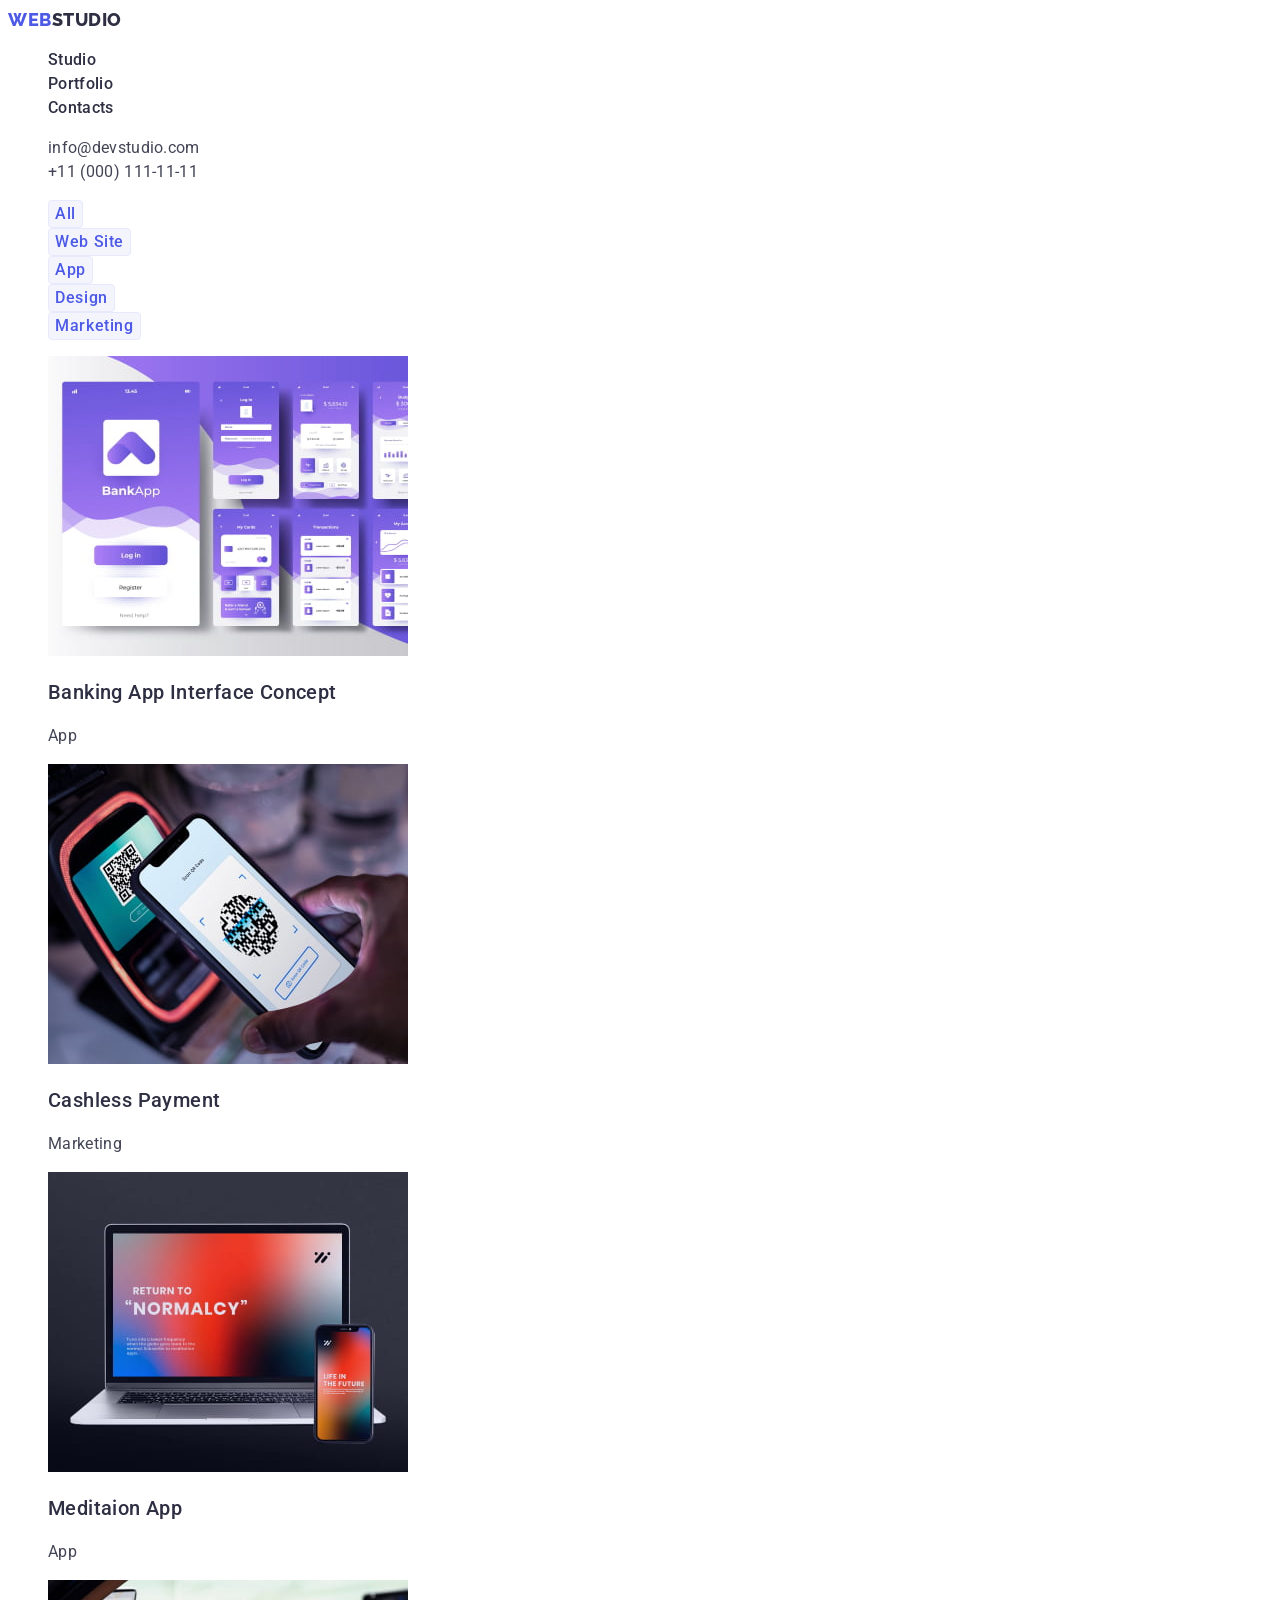
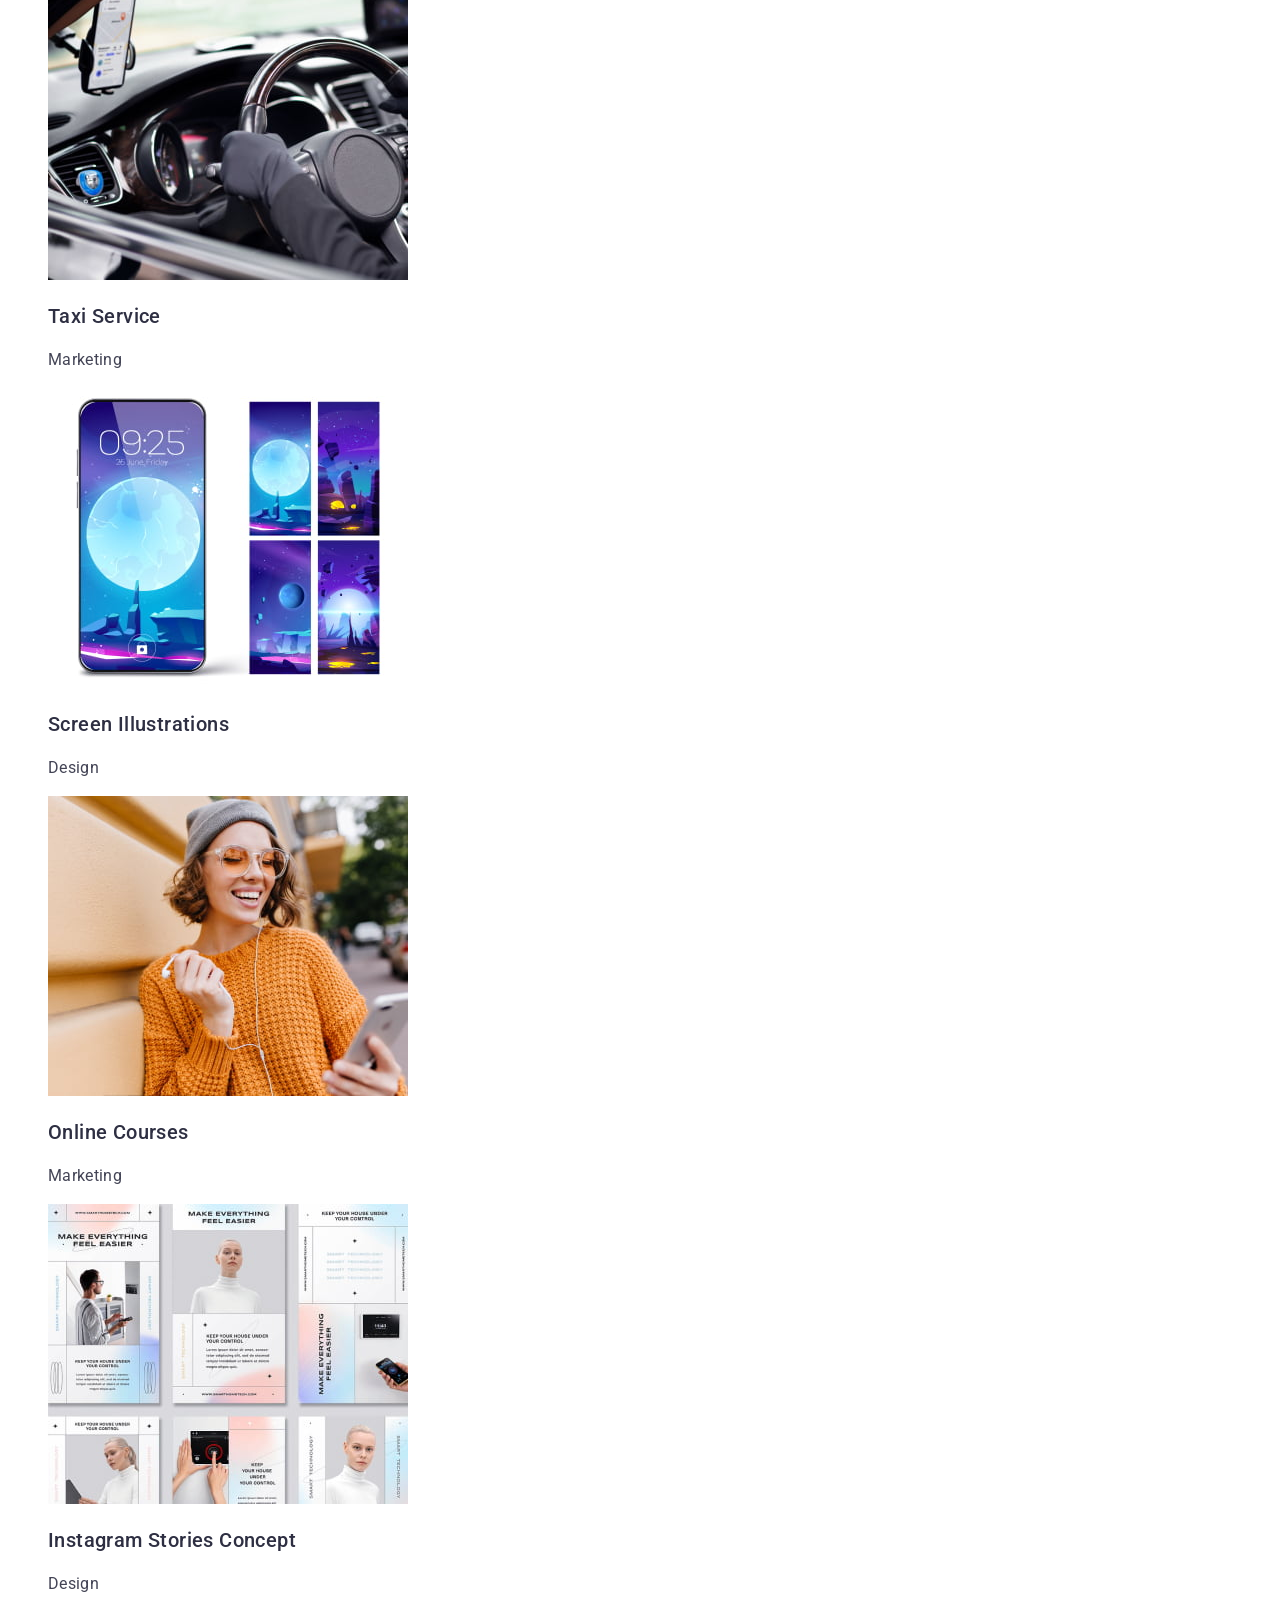
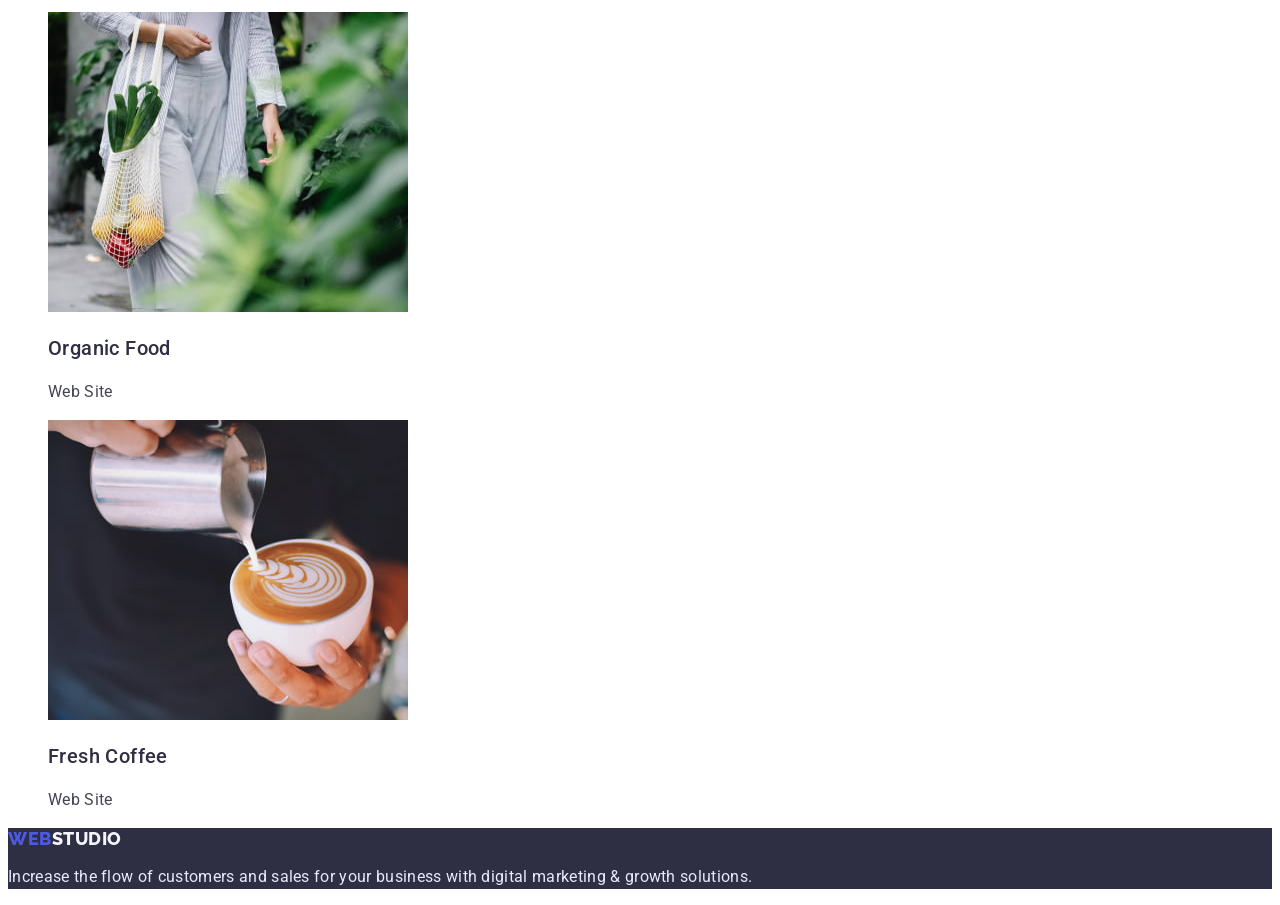
==== portfolio.html @ 5915503a "0.1" ====
<!DOCTYPE html>
<html lang="en">
  <head>
    <meta charset="UTF-8" />
    <meta http-equiv="X-UA-Compatible" content="IE=edge" />
    <meta name="viewport" content="width=device-width, initial-scale=1.0" />
    <title>goit-markup-hw-02</title>
    <link rel="preconnect" href="https://fonts.googleapis.com" />
    <link rel="preconnect" href="https://fonts.gstatic.com" crossorigin />
    <link
      href="https://fonts.googleapis.com/css2?family=Raleway:wght@800&family=Roboto:wght@400;500;700;900&display=swap"
      rel="stylesheet"
    />
    <link rel="stylesheet" href="./css/styles.css" />
  </head>
  <body>
    <!-- header -->
    <header>
      <nav>
        <a href="./index.html" class="logo-header"
          ><span class="logo-web">Web</span>Studio</a
        >
        <ul class="list-elements">
          <li>
            <a href="./index.html" class="navigation-link-styles">Studio</a>
          </li>
          <li>
            <a href="./portfolio.html" class="navigation-link-styles"
              >Portfolio</a
            >
          </li>
          <li><a href="" class="navigation-link-styles">Contacts</a></li>
        </ul>
      </nav>
      <address>
        <ul class="list-elements">
          <li>
            <a href="mailto:info@devstudio.com" class="address-styles"
              >info@devstudio.com</a
            >
          </li>
          <li>
            <a href="tel:+110001111111" class="address-styles"
              >+11 (000) 111-11-11</a
            >
          </li>
        </ul>
      </address>
    </header>
    <!-- main -->
    <main>
      <!-- section one -->
      <section>
        <h1 class="title-portfolio visually-hidden">All projects</h1>
        <ul class="list-elements">
          <li><button type="button" class="btn-portfolio">All</button></li>
          <li>
            <button type="button" class="btn-portfolio">Web Site</button>
          </li>
          <li><button type="button" class="btn-portfolio">App</button></li>
          <li>
            <button type="button" class="btn-portfolio">Design</button>
          </li>
          <li>
            <button type="button" class="btn-portfolio">Marketing</button>
          </li>
        </ul>
        <ul class="list-elements">
          <li>
            <a href="" class="portfolio-links-cards"
              ><img
                src="./images/portfolio/project-card-one-opt.jpg"
                alt="Banking App Interface Concept"
                width="360"
                height="300"
              />
              <h3 class="title-projects">Banking App Interface Concept</h3>
              <p class="category-name-projects">App</p></a
            >
          </li>
          <li>
            <a href="" class="portfolio-links-cards"
              ><img
                src="./images/portfolio/project-card-two-opt.jpg"
                alt="Cashless Payment"
                width="360"
                height="300"
              />
              <h3 class="title-projects">Cashless Payment</h3>
              <p class="category-name-projects">Marketing</p></a
            >
          </li>
          <li>
            <a href="" class="portfolio-links-cards"
              ><img
                src="./images/portfolio/project-card-three-opt.jpg"
                alt="Meditaion App"
                width="360"
                height="300"
              />
              <h3 class="title-projects">Meditaion App</h3>
              <p class="category-name-projects">App</p></a
            >
          </li>
          <li>
            <a href="" class="portfolio-links-cards"
              ><img
                src="./images/portfolio/project-card-four-opt.jpg"
                alt="Taxi Service"
                width="360"
                height="300"
              />
              <h3 class="title-projects">Taxi Service</h3>
              <p class="category-name-projects">Marketing</p></a
            >
          </li>
          <li>
            <a href="" class="portfolio-links-cards"
              ><img
                src="./images/portfolio/project-card-five-opt.jpg"
                alt="Screen Illustrations"
                width="360"
                height="300"
              />
              <h3 class="title-projects">Screen Illustrations</h3>
              <p class="category-name-projects">Design</p></a
            >
          </li>
          <li>
            <a href="" class="portfolio-links-cards"
              ><img
                src="./images/portfolio/project-card-six-opt.jpg"
                alt="Online Courses"
                width="360"
                height="300"
              />
              <h3 class="title-projects">Online Courses</h3>
              <p class="category-name-projects">Marketing</p></a
            >
          </li>
          <li>
            <a href="" class="portfolio-links-cards"
              ><img
                src="./images/portfolio/project-card-seven-opt.jpg"
                alt="Instagram Stories Concept"
                width="360"
                height="300"
              />
              <h3 class="title-projects">Instagram Stories Concept</h3>
              <p class="category-name-projects">Design</p></a
            >
          </li>
          <li>
            <a href="" class="portfolio-links-cards"
              ><img
                src="./images/portfolio/project-card-eight-opt.jpg"
                alt="Organic Food"
                width="360"
                height="300"
              />
              <h3 class="title-projects">Organic Food</h3>
              <p class="category-name-projects">Web Site</p></a
            >
          </li>
          <li>
            <a href="" class="portfolio-links-cards"
              ><img
                src="./images/portfolio/project-card-nine-opt.jpg"
                alt="Fresh Coffee"
                width="360"
                height="300"
              />
              <h3 class="title-projects">Fresh Coffee</h3>
              <p class="category-name-projects">Web Site</p></a
            >
          </li>
        </ul>
      </section>
    </main>
    <!-- footer -->
    <footer class="background-clr-footer">
      <a href="./index.html" class="logo-footer"
        ><span class="logo-web">Web</span>Studio</a
      >
      <p class="footer-text">
        Increase the flow of customers and sales for your business with digital
        marketing & growth solutions.
      </p>
    </footer>
  </body>
</html>
---- css/styles.css ----
:root {
  --brand-background-color: #fff;
  --secondary-background-color: #2e2f42;
  --dark-logo-color: #2e2f42;
  --light-logo-color: #f4f4fd;
  --side-logo-color: #4d5ae5;
  --dark-bold-text-color: #2e2f42;
  --main-color-text: #434455;
  --hover-shift: #404bbf;
  --focus-shift: #404bbf;
  --light-text-color: #fff;
  --background-buttons-color: #4d5ae5;
  --background-color-team-cards: #fff;
  --footer-text-color: #e7e9fc;
  /* Portfolio */
  --background-btn-clr-portfolio: #f4f4fd;
  --clr-btn-portfolio: #4d5ae5;
}
/* body styles */
body {
  font-family: "Roboto", sans-serif;
  font-size: 16px;
  background-color: var(--brand-background-color);
  color: var(--main-color-text);
}
/* visually-hidden */
.visually-hidden {
  position: absolute;
  white-space: nowrap;
  width: 1px;
  height: 1px;
  overflow: hidden;
  border: 0;
  padding: 0;
  clip: rect(0 0 0 0);
  clip-path: inset(50%);
  margin: -1px;
}
/* header */

/* logo */
.logo-header {
  font-family: "Raleway", sans-serif;
  font-weight: 800;
  font-size: 18px;
  line-height: 1.33;
  color: var(--dark-logo-color);
  text-decoration: none;
  text-transform: uppercase;
  letter-spacing: 0.03em;
}
.logo-web {
  color: var(--side-logo-color);
}
.logo-footer {
  font-family: "Raleway", sans-serif;
  font-weight: 800;
  font-size: 18px;
  line-height: 1.17;
  color: var(--light-logo-color);
  text-decoration: none;
  text-transform: uppercase;
  letter-spacing: 0.03em;
}
/* list-elements */
.list-elements {
  list-style-type: none;
}
/* navigation-links */
.navigation-link-styles {
  color: var(--dark-bold-text-color);
  text-decoration: none;
  font-weight: 500;
  line-height: 1.5;
  letter-spacing: 0.02em;
}
.navigation-link-styles:hover {
  color: var(--hover-shift);
}
.navigation-link-styles:focus {
  color: var(--focus-shift);
}
/* header-address */
.address-styles {
  color: var(--main-color-text);
  font-style: normal;
  text-decoration: none;
  line-height: 1.5;
  letter-spacing: 0.02em;
}
.address-styles:hover {
  color: var(--hover-shift);
}
.address-styles:focus {
  color: var(--focus-shift);
}
/* section one */
.background-clr-sec-one {
  background-color: var(--secondary-background-color);
}
.hero-title {
  font-size: 56px;
  line-height: 1.07;
  font-weight: 700;
  color: var(--light-text-color);
  letter-spacing: 0.02em;
}
.buttons {
  background-color: var(--background-buttons-color);
  border-radius: 4px;
  color: var(--light-text-color);
  font-family: "Roboto", sans-serif;
  font-style: normal;
  font-size: 16px;
  line-height: 1.5;
  font-weight: 500;
  cursor: pointer;
  letter-spacing: 0.04em;
}
.buttons:hover {
  background-color: var(--hover-shift);
}
.buttons:focus {
  background-color: var(--focus-shift);
}
/* section two */
.title-section-two {
  font-weight: 700;
  color: var(--dark-bold-text-color);
  font-size: 36px;
  line-height: 1.11;
  text-transform: capitalize;
}
.heading-advantages {
  font-weight: 500;
  font-size: 20px;
  line-height: 1.2;
  color: var(--dark-bold-text-color);
  letter-spacing: 0.02em;
}
.description-advantages {
  letter-spacing: 0.02em;
  line-height: 1.5;
}
/* section three */
.title-section-three {
  font-weight: 700;
  color: var(--dark-bold-text-color);
  font-size: 36px;
  line-height: 1.11;
  letter-spacing: 0.02em;
  text-transform: capitalize;
}
/* section four */
.background-clr-sec-four {
  background-color: #f4f4fd;
}
.title-section-four {
  font-weight: 700;
  color: var(--dark-bold-text-color);
  font-size: 36px;
  line-height: 1.11;
  letter-spacing: 0.02em;
  text-transform: capitalize;
}
.team-names {
  font-weight: 500;
  font-size: 20px;
  line-height: 1.2;
  color: var(--dark-bold-text-color);
  letter-spacing: 0.02em;
}
.team-position {
  line-height: 1.5;
  letter-spacing: 0.02em;
}
.team-cards-color {
  background-color: var(--background-color-team-cards);
}
/* footer */
.background-clr-footer {
  background-color: var(--secondary-background-color);
}
.footer-text {
  color: var(--footer-text-color);
  letter-spacing: 0.02em;
  line-height: 1.5;
}

/* portfolio page */
.title-portfolio {
  font-weight: 700;
  color: var(--dark-bold-text-color);
  font-size: 36px;
  line-height: 1.11;
  letter-spacing: 0.02em;
}
.title-projects {
  font-weight: 500;
  font-size: 20px;
  line-height: 1.2;
  color: var(--dark-bold-text-color);
  letter-spacing: 0.02em;
}
.category-name-projects {
  letter-spacing: 0.02em;
  line-height: 1.5;
  color: var(--main-color-text);
}
.portfolio-links-cards {
  text-decoration: none;
}
.btn-portfolio {
  background-color: var(--background-btn-clr-portfolio);
  border-radius: 4px;
  border: 1px solid #e7e9fc;
  color: var(--clr-btn-portfolio);
  font-family: "Roboto", sans-serif;
  font-style: normal;
  font-size: 16px;
  line-height: 1.5;
  font-weight: 500;
  cursor: pointer;
  letter-spacing: 0.04em;
}
.btn-portfolio:hover {
  background-color: #404bbf;
  color: #fff;
}
.btn-portfolio:focus {
  background-color: #404bbf;
  color: #fff;
}
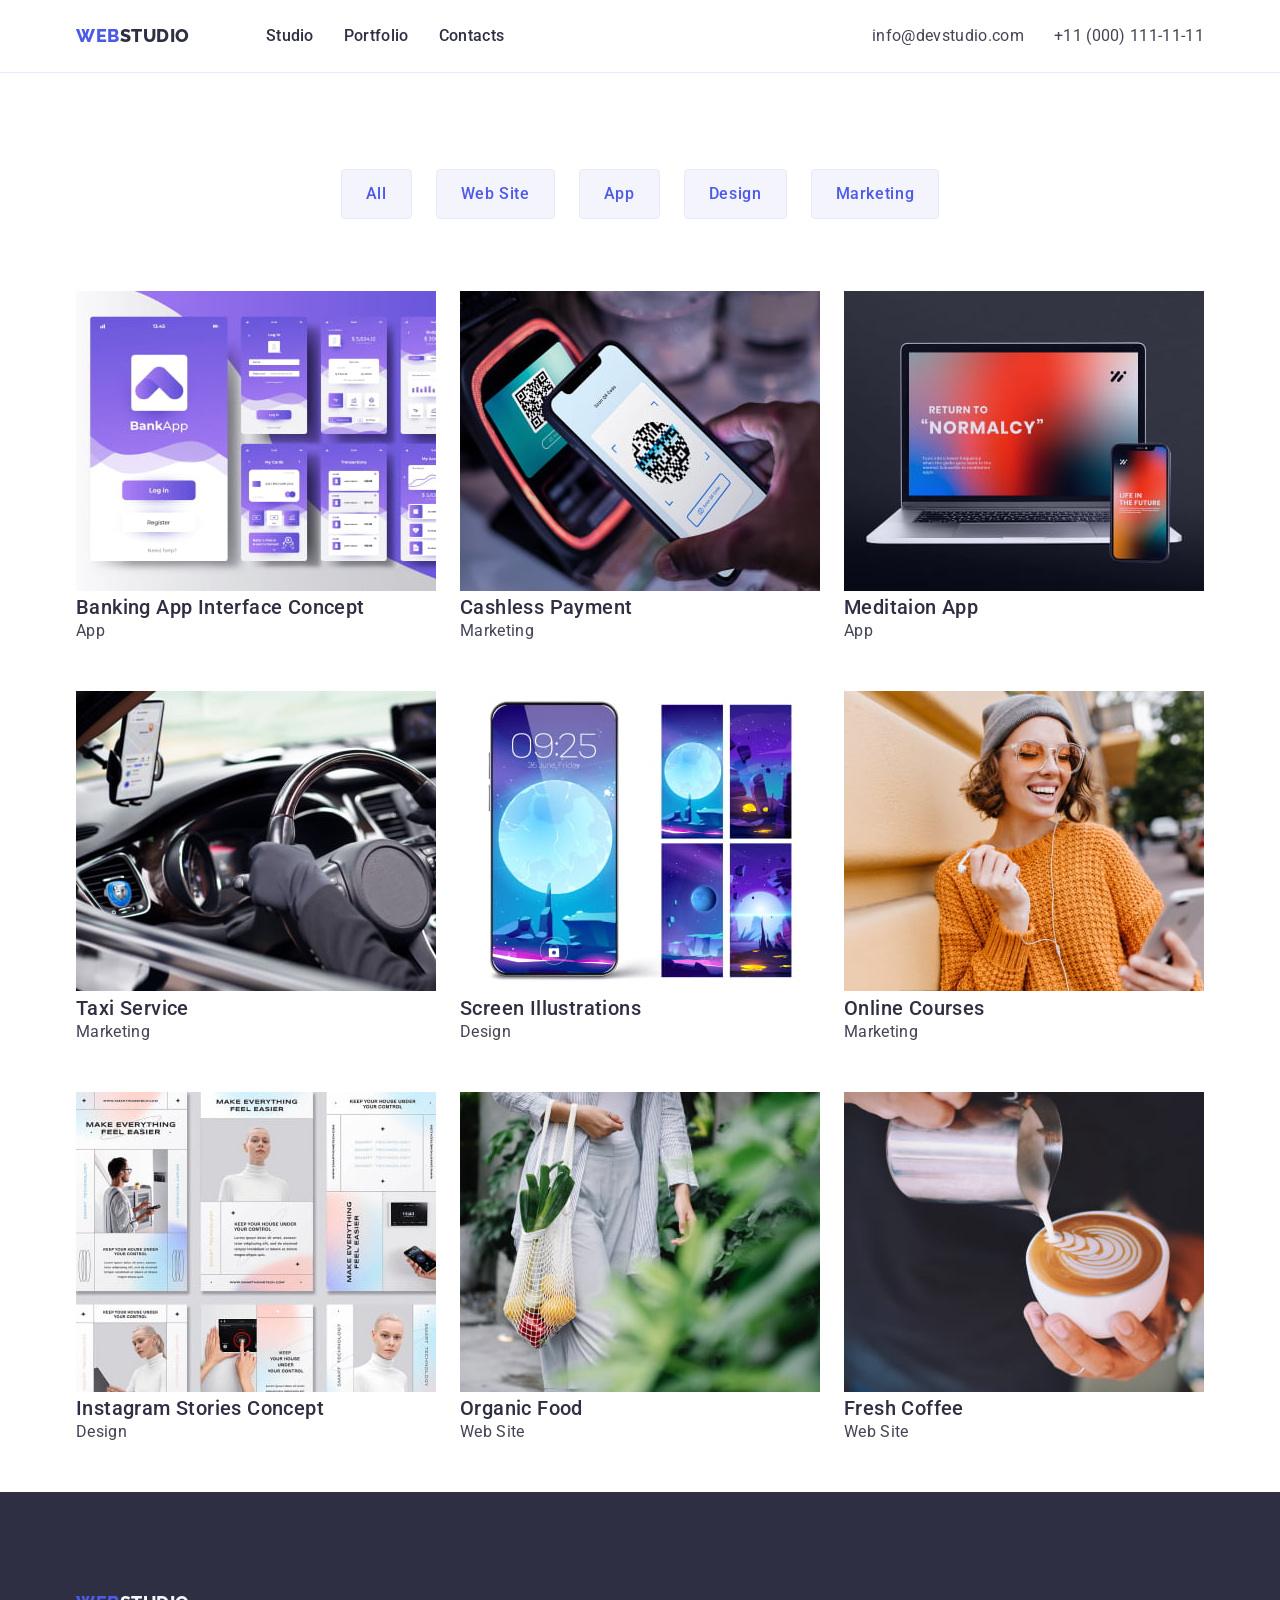
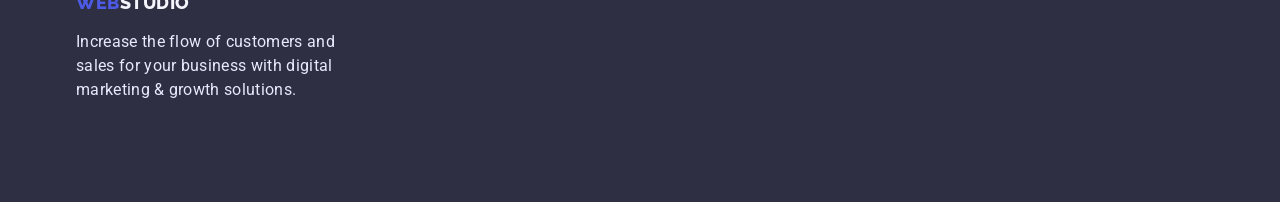
==== commit 8b490228: "1.0" ====
--- a/portfolio.html
+++ b/portfolio.html
@@ -11,181 +11,205 @@
       href="https://fonts.googleapis.com/css2?family=Raleway:wght@800&family=Roboto:wght@400;500;700;900&display=swap"
       rel="stylesheet"
     />
+    <link
+      rel="stylesheet"
+      href="https://cdnjs.cloudflare.com/ajax/libs/modern-normalize/1.0.0/modern-normalize.min.css"
+    />
     <link rel="stylesheet" href="./css/styles.css" />
   </head>
   <body>
     <!-- header -->
-    <header>
-      <nav>
-        <a href="./index.html" class="logo-header"
-          ><span class="logo-web">Web</span>Studio</a
-        >
-        <ul class="list-elements">
-          <li>
-            <a href="./index.html" class="navigation-link-styles">Studio</a>
-          </li>
-          <li>
-            <a href="./portfolio.html" class="navigation-link-styles"
-              >Portfolio</a
+    <header class="header">
+      <div class="container">
+        <div class="header-container">
+          <nav class="header-cont-nav">
+            <a href="./index.html" class="logo-header"
+              ><span class="logo-web">Web</span>Studio</a
             >
-          </li>
-          <li><a href="" class="navigation-link-styles">Contacts</a></li>
-        </ul>
-      </nav>
-      <address>
-        <ul class="list-elements">
-          <li>
-            <a href="mailto:info@devstudio.com" class="address-styles"
-              >info@devstudio.com</a
-            >
-          </li>
-          <li>
-            <a href="tel:+110001111111" class="address-styles"
-              >+11 (000) 111-11-11</a
-            >
-          </li>
-        </ul>
-      </address>
+            <ul class="list-elements header-list-menu">
+              <li>
+                <a
+                  href="./index.html"
+                  class="navigation-link-styles header-nav-link"
+                  >Studio</a
+                >
+              </li>
+              <li>
+                <a
+                  href="./portfolio.html"
+                  class="navigation-link-styles header-nav-link"
+                  >Portfolio</a
+                >
+              </li>
+              <li>
+                <a href="" class="navigation-link-styles header-nav-link"
+                  >Contacts</a
+                >
+              </li>
+            </ul>
+          </nav>
+          <address>
+            <ul class="list-elements header-list-menu">
+              <li>
+                <a href="mailto:info@devstudio.com" class="address-styles"
+                  >info@devstudio.com</a
+                >
+              </li>
+              <li>
+                <a href="tel:+110001111111" class="address-styles"
+                  >+11 (000) 111-11-11</a
+                >
+              </li>
+            </ul>
+          </address>
+        </div>
+      </div>
     </header>
     <!-- main -->
     <main>
       <!-- section one -->
       <section>
-        <h1 class="title-portfolio visually-hidden">All projects</h1>
-        <ul class="list-elements">
-          <li><button type="button" class="btn-portfolio">All</button></li>
-          <li>
-            <button type="button" class="btn-portfolio">Web Site</button>
-          </li>
-          <li><button type="button" class="btn-portfolio">App</button></li>
-          <li>
-            <button type="button" class="btn-portfolio">Design</button>
-          </li>
-          <li>
-            <button type="button" class="btn-portfolio">Marketing</button>
-          </li>
-        </ul>
-        <ul class="list-elements">
-          <li>
-            <a href="" class="portfolio-links-cards"
-              ><img
-                src="./images/portfolio/project-card-one-opt.jpg"
-                alt="Banking App Interface Concept"
-                width="360"
-                height="300"
-              />
-              <h3 class="title-projects">Banking App Interface Concept</h3>
-              <p class="category-name-projects">App</p></a
-            >
-          </li>
-          <li>
-            <a href="" class="portfolio-links-cards"
-              ><img
-                src="./images/portfolio/project-card-two-opt.jpg"
-                alt="Cashless Payment"
-                width="360"
-                height="300"
-              />
-              <h3 class="title-projects">Cashless Payment</h3>
-              <p class="category-name-projects">Marketing</p></a
-            >
-          </li>
-          <li>
-            <a href="" class="portfolio-links-cards"
-              ><img
-                src="./images/portfolio/project-card-three-opt.jpg"
-                alt="Meditaion App"
-                width="360"
-                height="300"
-              />
-              <h3 class="title-projects">Meditaion App</h3>
-              <p class="category-name-projects">App</p></a
-            >
-          </li>
-          <li>
-            <a href="" class="portfolio-links-cards"
-              ><img
-                src="./images/portfolio/project-card-four-opt.jpg"
-                alt="Taxi Service"
-                width="360"
-                height="300"
-              />
-              <h3 class="title-projects">Taxi Service</h3>
-              <p class="category-name-projects">Marketing</p></a
-            >
-          </li>
-          <li>
-            <a href="" class="portfolio-links-cards"
-              ><img
-                src="./images/portfolio/project-card-five-opt.jpg"
-                alt="Screen Illustrations"
-                width="360"
-                height="300"
-              />
-              <h3 class="title-projects">Screen Illustrations</h3>
-              <p class="category-name-projects">Design</p></a
-            >
-          </li>
-          <li>
-            <a href="" class="portfolio-links-cards"
-              ><img
-                src="./images/portfolio/project-card-six-opt.jpg"
-                alt="Online Courses"
-                width="360"
-                height="300"
-              />
-              <h3 class="title-projects">Online Courses</h3>
-              <p class="category-name-projects">Marketing</p></a
-            >
-          </li>
-          <li>
-            <a href="" class="portfolio-links-cards"
-              ><img
-                src="./images/portfolio/project-card-seven-opt.jpg"
-                alt="Instagram Stories Concept"
-                width="360"
-                height="300"
-              />
-              <h3 class="title-projects">Instagram Stories Concept</h3>
-              <p class="category-name-projects">Design</p></a
-            >
-          </li>
-          <li>
-            <a href="" class="portfolio-links-cards"
-              ><img
-                src="./images/portfolio/project-card-eight-opt.jpg"
-                alt="Organic Food"
-                width="360"
-                height="300"
-              />
-              <h3 class="title-projects">Organic Food</h3>
-              <p class="category-name-projects">Web Site</p></a
-            >
-          </li>
-          <li>
-            <a href="" class="portfolio-links-cards"
-              ><img
-                src="./images/portfolio/project-card-nine-opt.jpg"
-                alt="Fresh Coffee"
-                width="360"
-                height="300"
-              />
-              <h3 class="title-projects">Fresh Coffee</h3>
-              <p class="category-name-projects">Web Site</p></a
-            >
-          </li>
-        </ul>
+        <div class="container">
+          <h1 class="title-portfolio visually-hidden">All projects</h1>
+          <ul class="list-elements portfolio-list-buttons">
+            <li><button type="button" class="btn-portfolio">All</button></li>
+            <li>
+              <button type="button" class="btn-portfolio">Web Site</button>
+            </li>
+            <li><button type="button" class="btn-portfolio">App</button></li>
+            <li>
+              <button type="button" class="btn-portfolio">Design</button>
+            </li>
+            <li>
+              <button type="button" class="btn-portfolio">Marketing</button>
+            </li>
+          </ul>
+          <ul class="list-elements portfolio-list-elem">
+            <li>
+              <a href="" class="portfolio-links-cards"
+                ><img
+                  src="./images/portfolio/project-card-one-opt.jpg"
+                  alt="Banking App Interface Concept"
+                  width="360"
+                  height="300"
+                />
+                <h3 class="title-projects">Banking App Interface Concept</h3>
+                <p class="category-name-projects">App</p></a
+              >
+            </li>
+            <li>
+              <a href="" class="portfolio-links-cards"
+                ><img
+                  src="./images/portfolio/project-card-two-opt.jpg"
+                  alt="Cashless Payment"
+                  width="360"
+                  height="300"
+                />
+                <h3 class="title-projects">Cashless Payment</h3>
+                <p class="category-name-projects">Marketing</p></a
+              >
+            </li>
+            <li>
+              <a href="" class="portfolio-links-cards"
+                ><img
+                  src="./images/portfolio/project-card-three-opt.jpg"
+                  alt="Meditaion App"
+                  width="360"
+                  height="300"
+                />
+                <h3 class="title-projects">Meditaion App</h3>
+                <p class="category-name-projects">App</p></a
+              >
+            </li>
+            <li>
+              <a href="" class="portfolio-links-cards"
+                ><img
+                  src="./images/portfolio/project-card-four-opt.jpg"
+                  alt="Taxi Service"
+                  width="360"
+                  height="300"
+                />
+                <h3 class="title-projects">Taxi Service</h3>
+                <p class="category-name-projects">Marketing</p></a
+              >
+            </li>
+            <li>
+              <a href="" class="portfolio-links-cards"
+                ><img
+                  src="./images/portfolio/project-card-five-opt.jpg"
+                  alt="Screen Illustrations"
+                  width="360"
+                  height="300"
+                />
+                <h3 class="title-projects">Screen Illustrations</h3>
+                <p class="category-name-projects">Design</p></a
+              >
+            </li>
+            <li>
+              <a href="" class="portfolio-links-cards"
+                ><img
+                  src="./images/portfolio/project-card-six-opt.jpg"
+                  alt="Online Courses"
+                  width="360"
+                  height="300"
+                />
+                <h3 class="title-projects">Online Courses</h3>
+                <p class="category-name-projects">Marketing</p></a
+              >
+            </li>
+            <li>
+              <a href="" class="portfolio-links-cards"
+                ><img
+                  src="./images/portfolio/project-card-seven-opt.jpg"
+                  alt="Instagram Stories Concept"
+                  width="360"
+                  height="300"
+                />
+                <h3 class="title-projects">Instagram Stories Concept</h3>
+                <p class="category-name-projects">Design</p></a
+              >
+            </li>
+            <li>
+              <a href="" class="portfolio-links-cards"
+                ><img
+                  src="./images/portfolio/project-card-eight-opt.jpg"
+                  alt="Organic Food"
+                  width="360"
+                  height="300"
+                />
+                <h3 class="title-projects">Organic Food</h3>
+                <p class="category-name-projects">Web Site</p></a
+              >
+            </li>
+            <li>
+              <a href="" class="portfolio-links-cards"
+                ><img
+                  src="./images/portfolio/project-card-nine-opt.jpg"
+                  alt="Fresh Coffee"
+                  width="360"
+                  height="300"
+                />
+                <h3 class="title-projects">Fresh Coffee</h3>
+                <p class="category-name-projects">Web Site</p></a
+              >
+            </li>
+          </ul>
+        </div>
       </section>
     </main>
     <!-- footer -->
     <footer class="background-clr-footer">
-      <a href="./index.html" class="logo-footer"
-        ><span class="logo-web">Web</span>Studio</a
-      >
-      <p class="footer-text">
-        Increase the flow of customers and sales for your business with digital
-        marketing & growth solutions.
-      </p>
+      <div class="container">
+        <div class="footer-position">
+          <a href="./index.html" class="logo-footer"
+            ><span class="logo-web">Web</span>Studio</a
+          >
+          <p class="footer-text">
+            Increase the flow of customers and sales for your business with
+            digital marketing & growth solutions.
+          </p>
+        </div>
+      </div>
     </footer>
   </body>
 </html>
--- a/css/styles.css
+++ b/css/styles.css
@@ -23,6 +23,7 @@
   background-color: var(--brand-background-color);
   color: var(--main-color-text);
 }
+
 /* visually-hidden */
 .visually-hidden {
   position: absolute;
@@ -231,3 +232,133 @@
   background-color: #404bbf;
   color: #fff;
 }
+
+/* Location of elements on the page */
+
+/* selectors styles */
+p,
+ul,
+h1,
+h2,
+h3,
+h4,
+h5,
+h6 {
+  margin: 0;
+  padding: 0;
+}
+/* container */
+.container {
+  margin: 0 auto;
+  width: 100%;
+  max-width: 1158px;
+  padding: 0 15px;
+}
+.section {
+  padding: 120px 0;
+}
+.hero-title {
+  margin-bottom: 48px;
+}
+.background-clr-sec-one {
+  padding: 188px 0;
+}
+.title-section-three {
+  padding-bottom: 72px;
+}
+.title-section-four {
+  padding-bottom: 72px;
+}
+/* header-posiition */
+.header {
+  border-bottom: 1px solid #e7e9fc;
+}
+.header-container {
+  display: flex;
+  align-items: center;
+  gap: 40px;
+}
+.header-cont-nav {
+  display: flex;
+  align-items: center;
+  flex-grow: 1;
+  gap: 76px;
+}
+.header-list-menu {
+  display: flex;
+  gap: 30px;
+  padding: 24px 0;
+}
+.header-nav-link {
+  padding: 24px 0;
+}
+/* hero-section-position */
+.hero-title {
+  margin: 0 auto;
+  width: 496px;
+}
+.buttons-hero-position {
+  margin-top: 40px;
+  padding: 16px 32px;
+}
+.hero-sec-pos {
+  text-align: center;
+}
+/* section-two-position */
+.section-two-container {
+  display: flex;
+}
+.sec-two-list {
+  display: flex;
+}
+.sec-two-list > li {
+  flex-basis: calc((100% - 72px) / 4);
+}
+/* section-three-position */
+.list-sec-three {
+  display: flex;
+  gap: 24px;
+}
+.title-section-three {
+  text-align: center;
+}
+/* section-four-position */
+.title-section-four {
+  text-align: center;
+}
+.cards-team-list {
+  display: flex;
+  gap: 24px;
+  flex-wrap: wrap;
+}
+.team-cards-items {
+  text-align: center;
+  padding: 32px 16px;
+}
+/* footer-position */
+.footer-text {
+  width: 264px;
+  margin-top: 16px;
+}
+.footer-position {
+  padding: 100px 0;
+}
+
+/* Portfolio-page*/
+.portfolio-list-buttons {
+  display: flex;
+  padding-top: 96px;
+  padding-bottom: 72px;
+  gap: 24px;
+  justify-content: center;
+}
+.btn-portfolio {
+  padding: 12px 24px;
+}
+.portfolio-list-elem {
+  display: flex;
+  flex-wrap: wrap;
+  row-gap: 48px;
+  column-gap: 24px;
+  padding-bottom: 48px;
+}
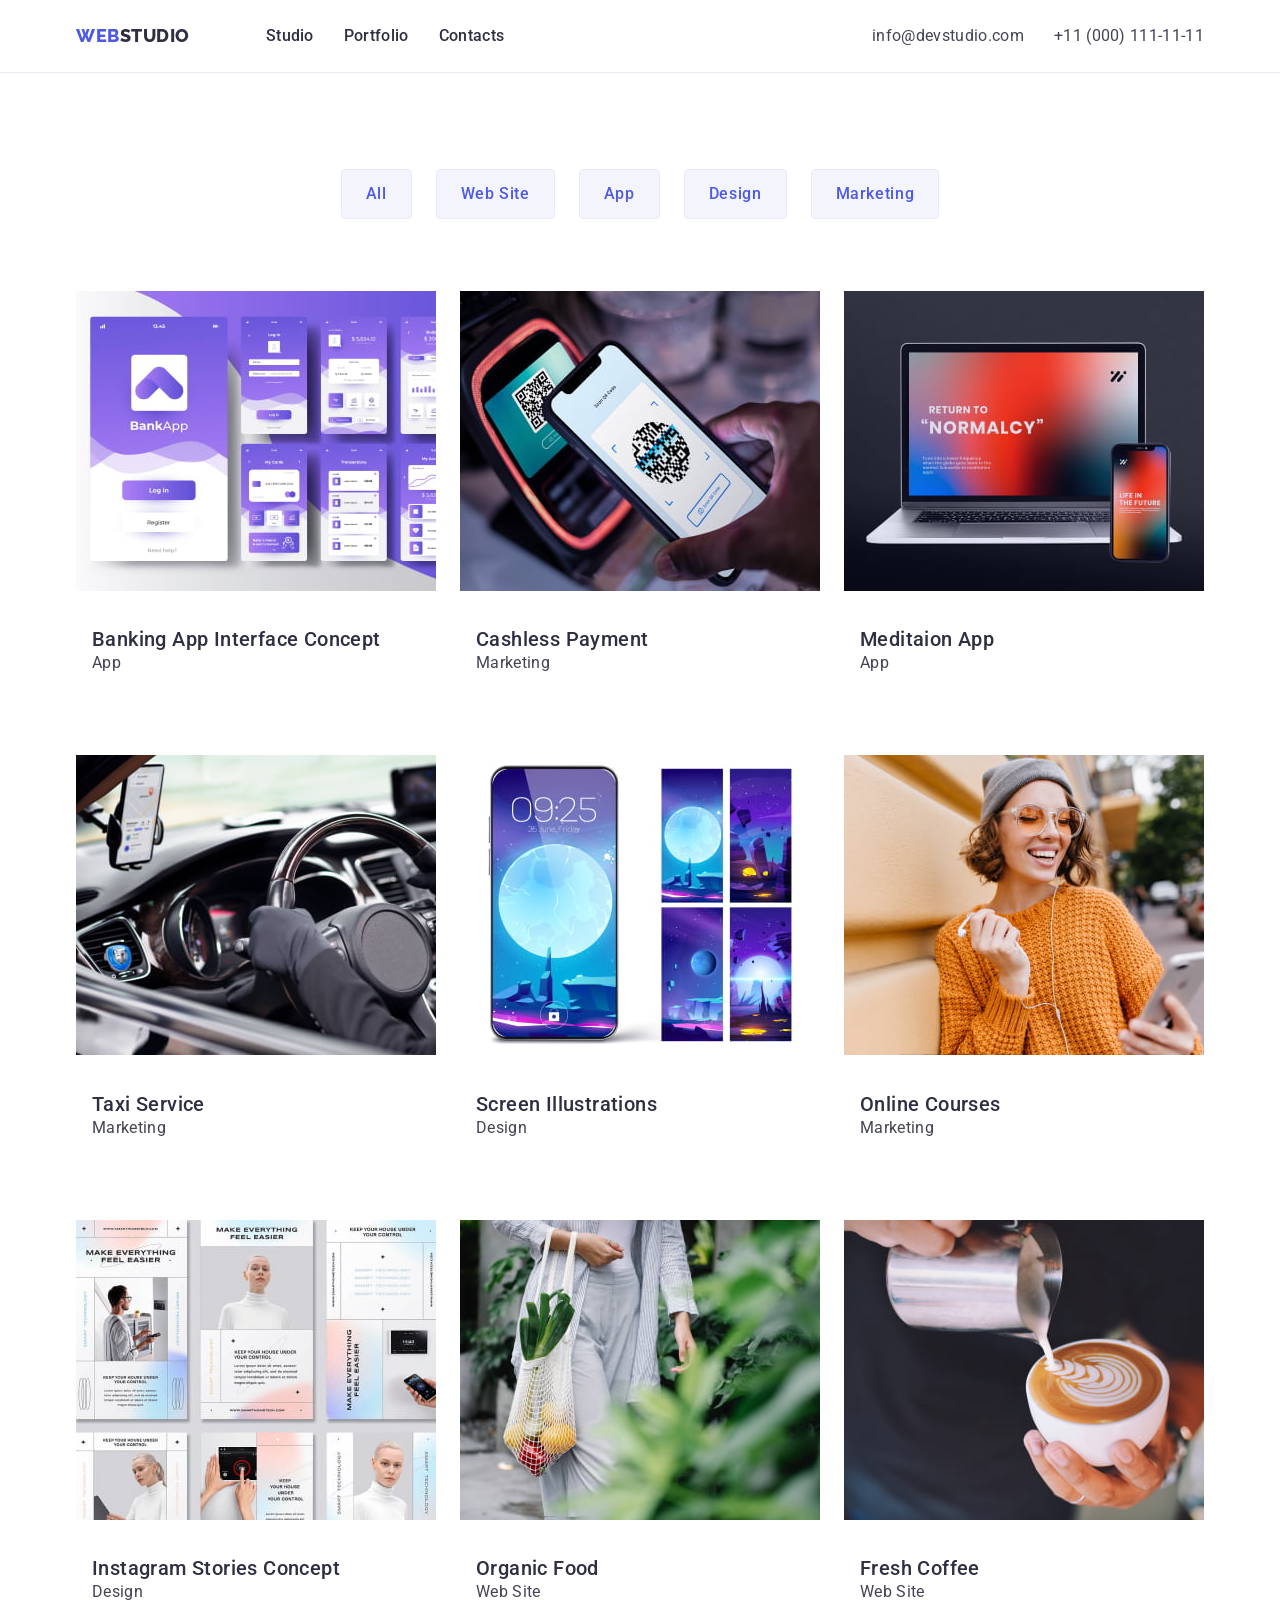
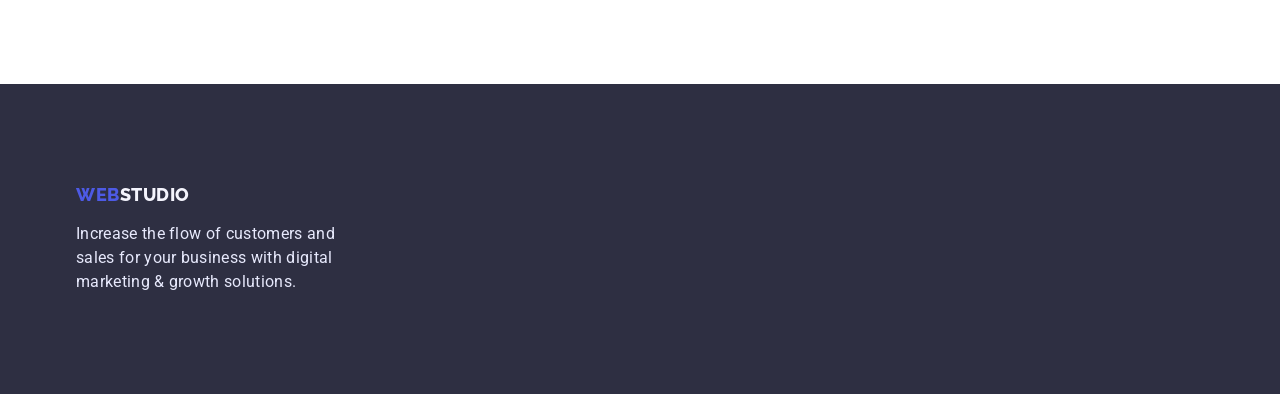
==== commit 67325de9: "1.1" ====
--- a/portfolio.html
+++ b/portfolio.html
@@ -93,8 +93,10 @@
                   width="360"
                   height="300"
                 />
-                <h3 class="title-projects">Banking App Interface Concept</h3>
-                <p class="category-name-projects">App</p></a
+                <div class="port-list-elem-text">
+                  <h3 class="title-projects">Banking App Interface Concept</h3>
+                  <p class="category-name-projects">App</p>
+                </div></a
               >
             </li>
             <li>
@@ -105,8 +107,10 @@
                   width="360"
                   height="300"
                 />
-                <h3 class="title-projects">Cashless Payment</h3>
-                <p class="category-name-projects">Marketing</p></a
+                <div class="port-list-elem-text">
+                  <h3 class="title-projects">Cashless Payment</h3>
+                  <p class="category-name-projects">Marketing</p>
+                </div></a
               >
             </li>
             <li>
@@ -117,8 +121,10 @@
                   width="360"
                   height="300"
                 />
-                <h3 class="title-projects">Meditaion App</h3>
-                <p class="category-name-projects">App</p></a
+                <div class="port-list-elem-text">
+                  <h3 class="title-projects">Meditaion App</h3>
+                  <p class="category-name-projects">App</p>
+                </div></a
               >
             </li>
             <li>
@@ -129,8 +135,10 @@
                   width="360"
                   height="300"
                 />
-                <h3 class="title-projects">Taxi Service</h3>
-                <p class="category-name-projects">Marketing</p></a
+                <div class="port-list-elem-text">
+                  <h3 class="title-projects">Taxi Service</h3>
+                  <p class="category-name-projects">Marketing</p>
+                </div></a
               >
             </li>
             <li>
@@ -141,8 +149,10 @@
                   width="360"
                   height="300"
                 />
-                <h3 class="title-projects">Screen Illustrations</h3>
-                <p class="category-name-projects">Design</p></a
+                <div class="port-list-elem-text">
+                  <h3 class="title-projects">Screen Illustrations</h3>
+                  <p class="category-name-projects">Design</p>
+                </div></a
               >
             </li>
             <li>
@@ -153,8 +163,10 @@
                   width="360"
                   height="300"
                 />
-                <h3 class="title-projects">Online Courses</h3>
-                <p class="category-name-projects">Marketing</p></a
+                <div class="port-list-elem-text">
+                  <h3 class="title-projects">Online Courses</h3>
+                  <p class="category-name-projects">Marketing</p>
+                </div></a
               >
             </li>
             <li>
@@ -165,8 +177,10 @@
                   width="360"
                   height="300"
                 />
-                <h3 class="title-projects">Instagram Stories Concept</h3>
-                <p class="category-name-projects">Design</p></a
+                <div class="port-list-elem-text">
+                  <h3 class="title-projects">Instagram Stories Concept</h3>
+                  <p class="category-name-projects">Design</p>
+                </div></a
               >
             </li>
             <li>
@@ -177,8 +191,10 @@
                   width="360"
                   height="300"
                 />
-                <h3 class="title-projects">Organic Food</h3>
-                <p class="category-name-projects">Web Site</p></a
+                <div class="port-list-elem-text">
+                  <h3 class="title-projects">Organic Food</h3>
+                  <p class="category-name-projects">Web Site</p>
+                </div></a
               >
             </li>
             <li>
@@ -189,8 +205,10 @@
                   width="360"
                   height="300"
                 />
-                <h3 class="title-projects">Fresh Coffee</h3>
-                <p class="category-name-projects">Web Site</p></a
+                <div class="port-list-elem-text">
+                  <h3 class="title-projects">Fresh Coffee</h3>
+                  <p class="category-name-projects">Web Site</p>
+                </div></a
               >
             </li>
           </ul>
--- a/css/styles.css
+++ b/css/styles.css
@@ -362,3 +362,7 @@
   column-gap: 24px;
   padding-bottom: 48px;
 }
+.port-list-elem-text {
+  padding: 32px 0;
+  padding-left: 16px;
+}
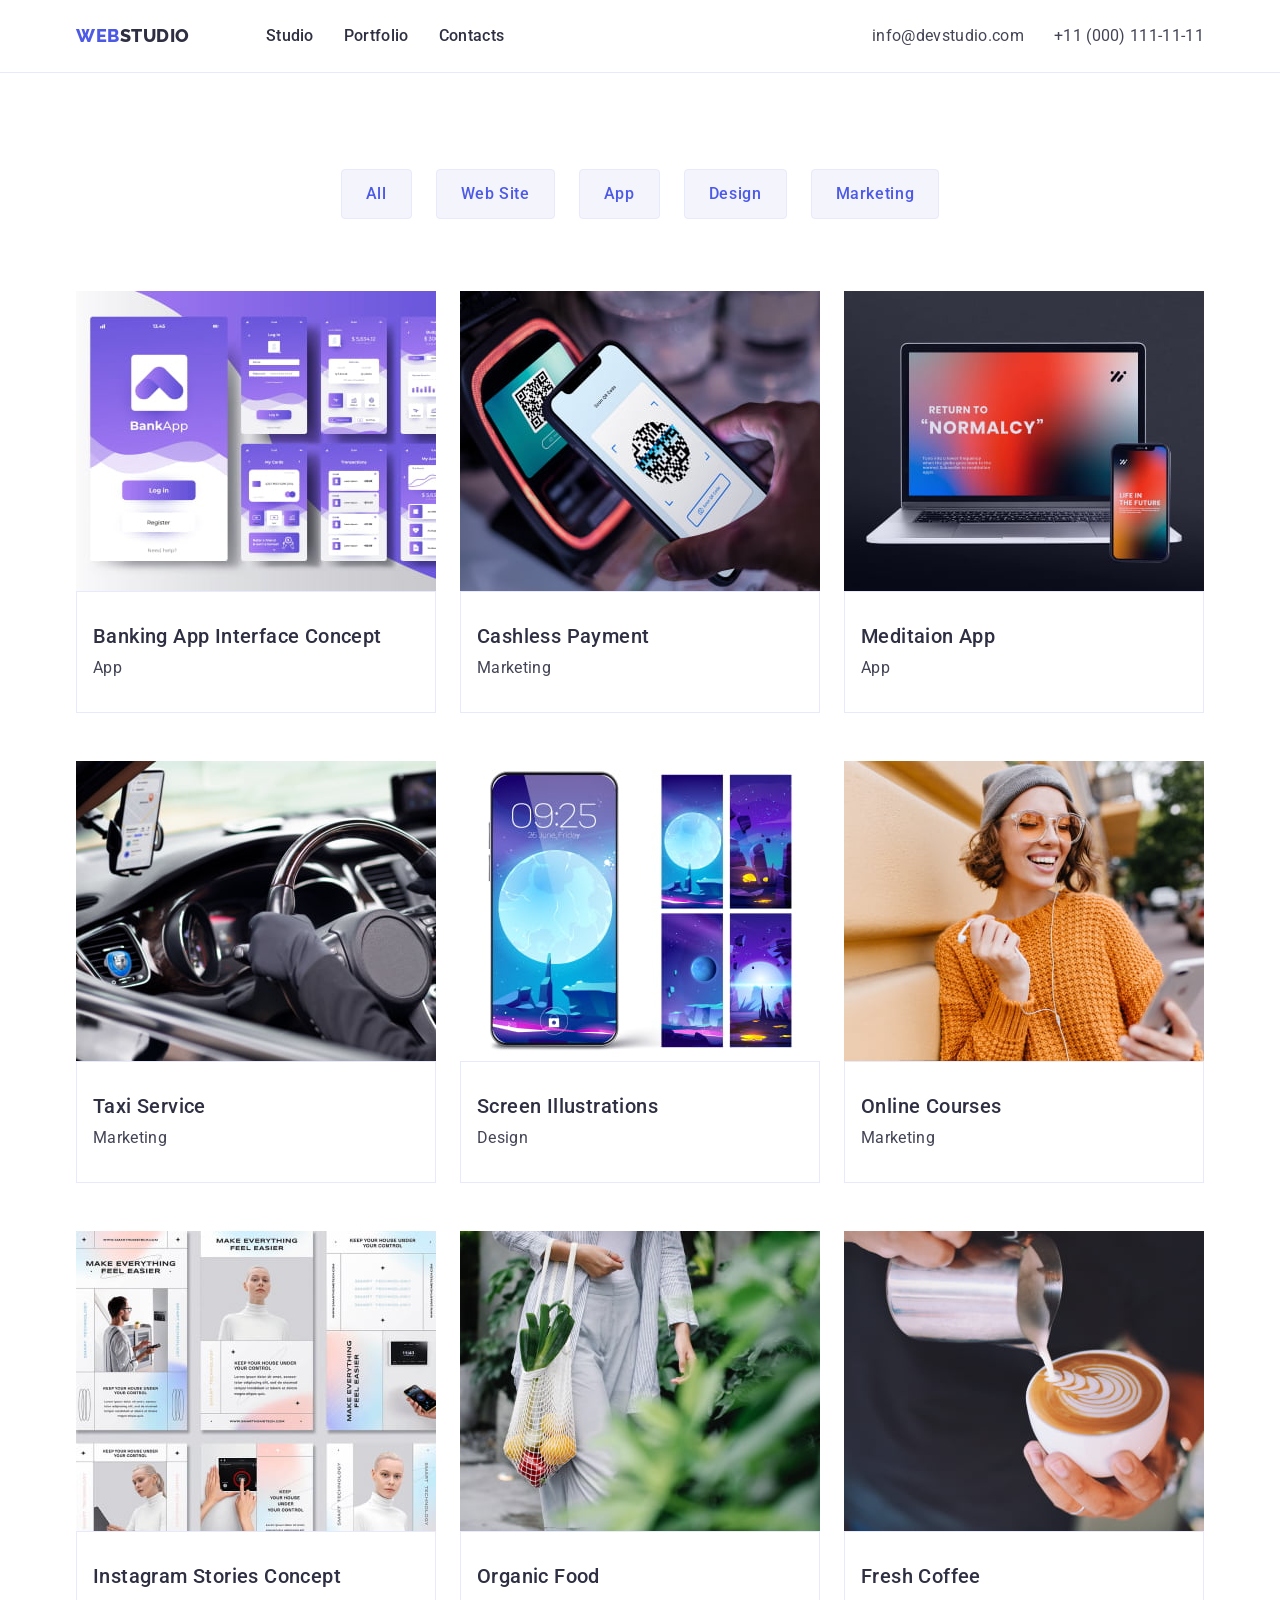
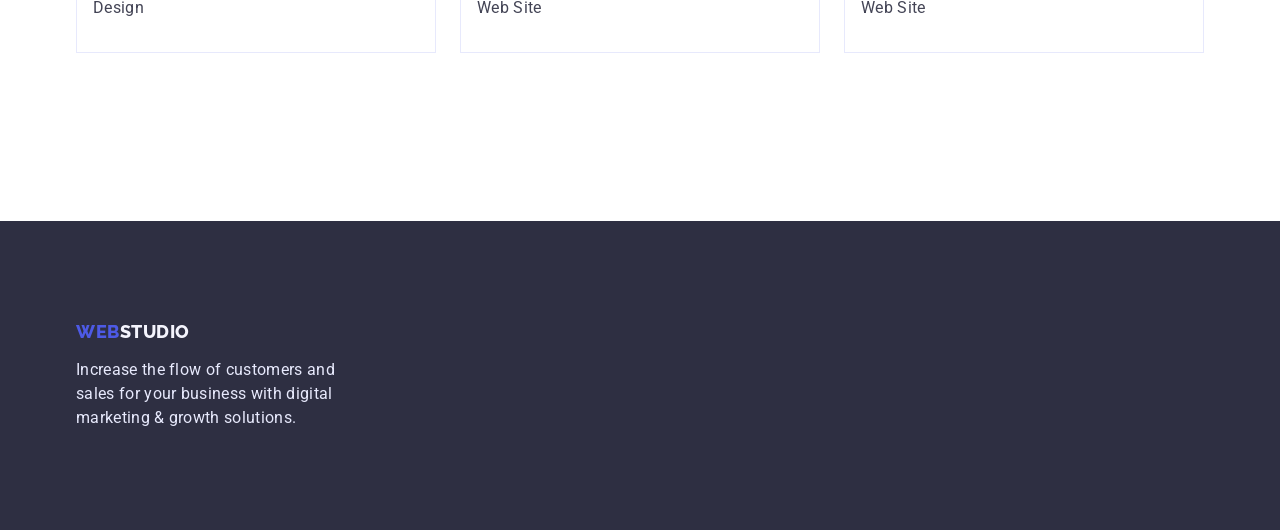
==== commit c19ed6d3: "1.2" ====
--- a/portfolio.html
+++ b/portfolio.html
@@ -68,7 +68,7 @@
     <!-- main -->
     <main>
       <!-- section one -->
-      <section>
+      <section class="portfilio-sec-pos">
         <div class="container">
           <h1 class="title-portfolio visually-hidden">All projects</h1>
           <ul class="list-elements portfolio-list-buttons">
--- a/css/styles.css
+++ b/css/styles.css
@@ -109,6 +109,7 @@
 .buttons {
   background-color: var(--background-buttons-color);
   border-radius: 4px;
+  border: none;
   color: var(--light-text-color);
   font-family: "Roboto", sans-serif;
   font-style: normal;
@@ -227,10 +228,12 @@
 .btn-portfolio:hover {
   background-color: #404bbf;
   color: #fff;
+  border-color: transparent;
 }
 .btn-portfolio:focus {
   background-color: #404bbf;
   color: #fff;
+  border-color: transparent;
 }
 
 /* Location of elements on the page */
@@ -255,8 +258,14 @@
   padding: 0 15px;
 }
 .section {
-  padding: 120px 0;
-}
+  padding: 60px 0;
+}
+img {
+  display: block;
+  min-width: 100%;
+  height: auto;
+}
+/* title */
 .hero-title {
   margin-bottom: 48px;
 }
@@ -264,10 +273,10 @@
   padding: 188px 0;
 }
 .title-section-three {
-  padding-bottom: 72px;
+  margin-bottom: 72px;
 }
 .title-section-four {
-  padding-bottom: 72px;
+  margin-bottom: 72px;
 }
 /* header-posiition */
 .header {
@@ -287,10 +296,10 @@
 .header-list-menu {
   display: flex;
   gap: 30px;
-  padding: 24px 0;
 }
 .header-nav-link {
   padding: 24px 0;
+  display: block;
 }
 /* hero-section-position */
 .hero-title {
@@ -310,10 +319,14 @@
 }
 .sec-two-list {
   display: flex;
+  gap: 24px;
 }
 .sec-two-list > li {
   flex-basis: calc((100% - 72px) / 4);
 }
+.title-sec-two-pos {
+  margin-bottom: 8px;
+}
 /* section-three-position */
 .list-sec-three {
   display: flex;
@@ -322,6 +335,7 @@
 .title-section-three {
   text-align: center;
 }
+
 /* section-four-position */
 .title-section-four {
   text-align: center;
@@ -334,21 +348,30 @@
 .team-cards-items {
   text-align: center;
   padding: 32px 16px;
+}
+.team-cards-color {
+  border-radius: 4px;
+}
+.team-names {
+  padding-bottom: 8px;
 }
 /* footer-position */
 .footer-text {
   width: 264px;
   margin-top: 16px;
 }
-.footer-position {
+.background-clr-footer {
   padding: 100px 0;
 }
 
 /* Portfolio-page*/
+.portfilio-sec-pos {
+  padding-top: 96px;
+  padding-bottom: 120px;
+}
 .portfolio-list-buttons {
   display: flex;
-  padding-top: 96px;
-  padding-bottom: 72px;
+  margin-bottom: 72px;
   gap: 24px;
   justify-content: center;
 }
@@ -365,4 +388,8 @@
 .port-list-elem-text {
   padding: 32px 0;
   padding-left: 16px;
-}
+  border: 1px solid #e7e9fc;
+}
+.title-projects {
+  margin-bottom: 8px;
+}
